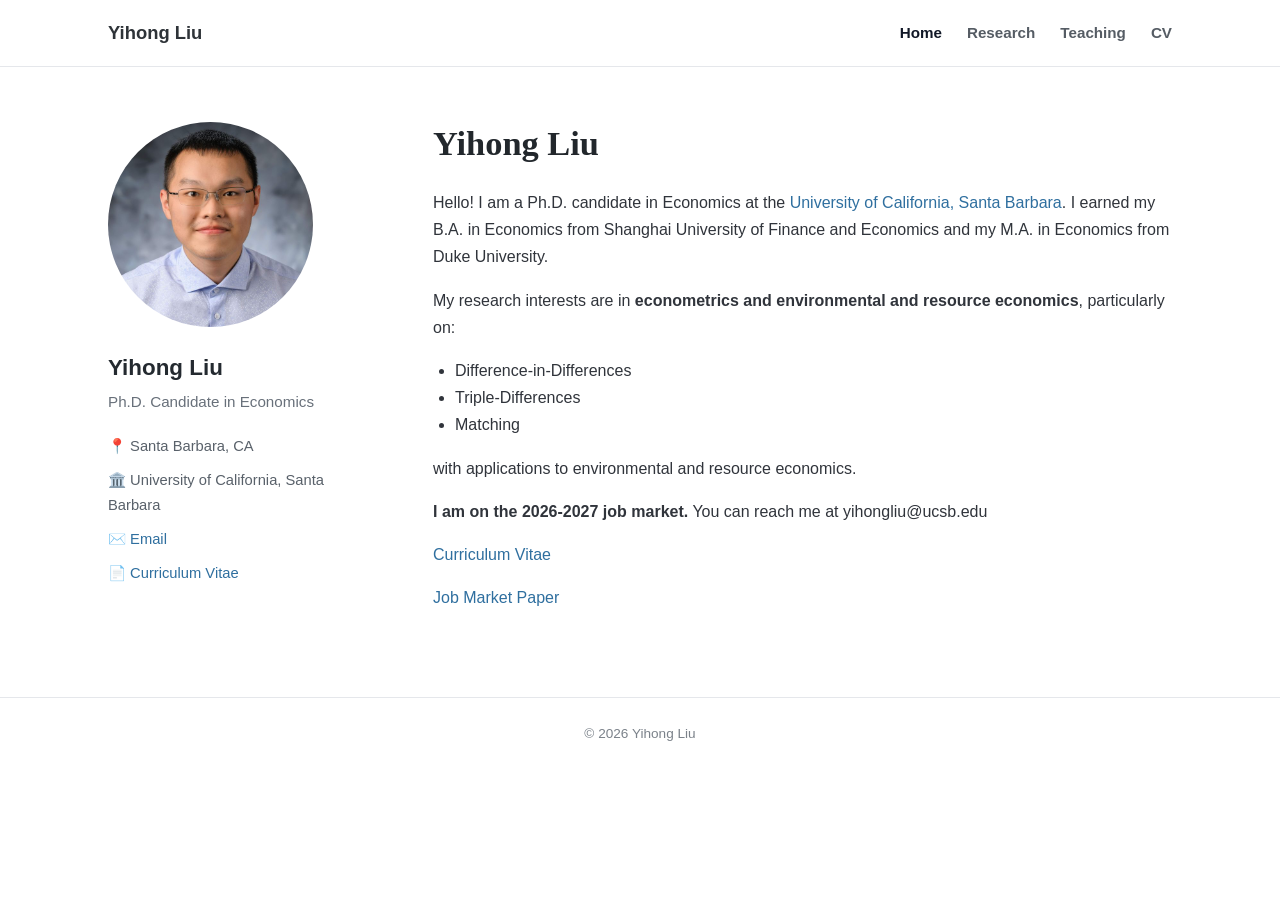
==== index.html @ f4d18b67 "Add files via upload" ====
<!DOCTYPE html>
<html lang="en">
<head>
  <meta charset="UTF-8">
  <meta name="viewport" content="width=device-width, initial-scale=1.0">
  <title>Yihong Liu | Economics</title>
  <meta name="description" content="Yihong Liu — Economics Ph.D. candidate at UC Santa Barbara. Research in econometrics and causal inference.">
  <link rel="stylesheet" href="assets/style.css">
</head>
<body>
  <header class="site-header">
    <div class="nav-wrap">
      <a class="brand" href="index.html">Yihong Liu</a>
      <nav>
        <a class="active" href="index.html">Home</a>
        <a href="research.html">Research</a>
        <a href="teaching.html">Teaching</a>
        <a href="files/cv.pdf">CV</a>
      </nav>
    </div>
  </header>

  <main class="layout">
    <aside class="sidebar">
      <div class="portrait">
        <img src="assets/profile.jpg" alt="Yihong Liu">
      </div>
      <h2>Yihong Liu</h2>
      <p class="tagline">Ph.D. Candidate in Economics

      <div class="sidebar-links">
        <p>📍 Santa Barbara, CA</p>
        <p>🏛️ University of California, Santa Barbara</p>
        <p>✉️ <a href="mailto:yihongliu@ucsb.edu">Email</a></p>
        <p>📄 <a href="files/cv.pdf">Curriculum Vitae</a></p>
      </div>
    </aside>

    <section class="content">
      <h1>Yihong Liu</h1>
      <p>
        Hello! I am a Ph.D. candidate in Economics at the
        <a href="https://econ.ucsb.edu/" target="_blank" rel="noopener">University of California, Santa Barbara</a>. I earned my B.A. in Economics from Shanghai University of Finance and Economics and my M.A. in Economics from Duke University.
      </p>

      <p>
        My research interests are in <strong>econometrics and environmental and resource economics</strong>, particularly on:
      <p>
      <ul class="interest-list">
        <li>Difference-in-Differences</li>
        <li>Triple-Differences </li>
        <li>Matching </li>
      </ul>  
        with applications to environmental and resource economics.
      </p>

      </p>
        <strong>I am on the 2026-2027 job market.</strong> You can reach me at <a href="mailto:yihongliu@ucsb.edu"></a>yihongliu@ucsb.edu
      </p>

     <p>
      <a href="cv.pdf">Curriculum Vitae</a>
     </p>

     <p>
      <a href="jmp.pdf">Job Market Paper</a>
    </p>
    </section>
  </main>

  <footer>
    <span>© 2026 Yihong Liu</span>
  </footer>
</body>
</html>
---- assets/style.css ----
/* Academic website — clean, lightweight, GitHub Pages ready */

:root {
  --text: #30343b;
  --muted: #68707a;
  --line: #e5e7eb;
  --link: #2f6f9f;
  --link-hover: #184d73;
  --bg: #ffffff;
  --soft: #f7f9fb;
  --max-width: 1120px;
}

* { box-sizing: border-box; }

html { scroll-behavior: smooth; }

body {
  margin: 0;
  font-family: -apple-system, BlinkMacSystemFont, "Segoe UI", Roboto, Helvetica, Arial, sans-serif;
  color: var(--text);
  background: var(--bg);
  font-size: 16px;
  line-height: 1.7;
}

a {
  color: var(--link);
  text-decoration: none;
}
a:hover { color: var(--link-hover); text-decoration: underline; }

.site-header {
  border-bottom: 1px solid var(--line);
  background: rgba(255,255,255,.96);
  position: sticky;
  top: 0;
  z-index: 10;
}

.nav-wrap {
  max-width: var(--max-width);
  margin: 0 auto;
  padding: 0 28px;
  min-height: 66px;
  display: flex;
  align-items: center;
  justify-content: space-between;
  gap: 30px;
}

.brand {
  color: #2e3338;
  font-weight: 700;
  font-size: 1.15rem;
}

nav {
  display: flex;
  gap: 25px;
  flex-wrap: wrap;
}

nav a {
  color: #555c64;
  font-weight: 600;
  font-size: .95rem;
}
nav a.active, nav a:hover {
  color: #111827;
  text-decoration: none;
}

.layout {
  max-width: var(--max-width);
  margin: 0 auto;
  padding: 55px 28px 70px;
  display: grid;
  grid-template-columns: 260px minmax(0, 1fr);
  gap: 65px;
}

.sidebar {
  text-align: left;
}

.portrait {
  width: 205px;
  height: 205px;
  border-radius: 50%;
  overflow: hidden;
  margin-bottom: 22px;
}

.portrait img {
  width: 100%;
  height: 100%;
  object-fit: cover;
}

.portrait.placeholder {
  display: flex;
  align-items: center;
  justify-content: center;
  background: #e8edf2;
  border: 1px solid #d7dde4;
}
.portrait.placeholder span {
  font-family: Georgia, "Times New Roman", serif;
  font-size: 3.4rem;
  color: #5f6b77;
}

.sidebar h2 {
  font-size: 1.4rem;
  margin: 0 0 4px;
  color: #242a30;
}

.tagline {
  color: var(--muted);
  font-size: .95rem;
  line-height: 1.5;
  margin: 0 0 20px;
}

.sidebar-links p {
  margin: 9px 0;
  font-size: .92rem;
  color: #59616a;
}

.content {
  min-width: 0;
}

.content h1 {
  font-family: Georgia, "Times New Roman", serif;
  font-size: 2.15rem;
  line-height: 1.25;
  color: #22272c;
  margin: 0 0 24px;
}

.content h2 {
  font-family: Georgia, "Times New Roman", serif;
  color: #252b31;
}

.content p {
  max-width: 780px;
}

.callout {
  margin: 34px 0 38px;
  padding: 27px 30px;
  background: var(--soft);
  border: 1px solid var(--line);
  border-left: 4px solid #7b95ab;
  border-radius: 4px;
}

.callout h2 {
  font-size: 1.35rem;
  line-height: 1.35;
  margin: 5px 0 12px;
}

.eyebrow {
  text-transform: uppercase;
  letter-spacing: .08em;
  font-size: .76rem;
  font-weight: 800;
  color: #697b8b;
}

.button {
  display: inline-block;
  margin-top: 7px;
  padding: 8px 14px;
  border: 1px solid #b7c3cd;
  border-radius: 4px;
  background: white;
  font-weight: 600;
  font-size: .9rem;
}
.button:hover { text-decoration: none; background: #f3f6f8; }

.interest-list {
  padding-left: 22px;
}

.section-title {
  margin-top: 35px;
  padding-bottom: 8px;
  border-bottom: 1px solid var(--line);
  font-size: 1.45rem;
}

.paper {
  padding: 18px 0 26px;
  border-bottom: 1px solid var(--line);
}

.paper h3 {
  font-family: Georgia, "Times New Roman", serif;
  font-size: 1.28rem;
  margin: 0 0 5px;
}

.paper-meta, .muted {
  color: var(--muted);
}

.paper-links {
  display: flex;
  gap: 15px;
  margin: 10px 0 0;
  font-weight: 600;
  font-size: .92rem;
}

.abstract {
  display: none;
  margin-top: 15px;
  padding: 16px 19px;
  background: var(--soft);
  border-radius: 4px;
}
.abstract.show { display: block; }

.note {
  font-size: .92rem;
  color: var(--muted);
  font-style: italic;
}

.teaching-item {
  margin: 24px 0 28px;
}
.teaching-item h3 { margin-bottom: 3px; }
.teaching-item p { margin: 3px 0; }

footer {
  border-top: 1px solid var(--line);
  color: #7b828a;
  font-size: .85rem;
  text-align: center;
  padding: 24px;
}

@media (max-width: 760px) {
  .nav-wrap {
    align-items: flex-start;
    flex-direction: column;
    padding-top: 16px;
    padding-bottom: 15px;
    gap: 8px;
  }

  nav { gap: 16px; }

  .layout {
    grid-template-columns: 1fr;
    gap: 35px;
    padding-top: 38px;
  }

  .sidebar {
    text-align: center;
    border-bottom: 1px solid var(--line);
    padding-bottom: 28px;
  }

  .portrait {
    width: 160px;
    height: 160px;
    margin: 0 auto 17px;
  }

  .content h1 { font-size: 1.8rem; }
}
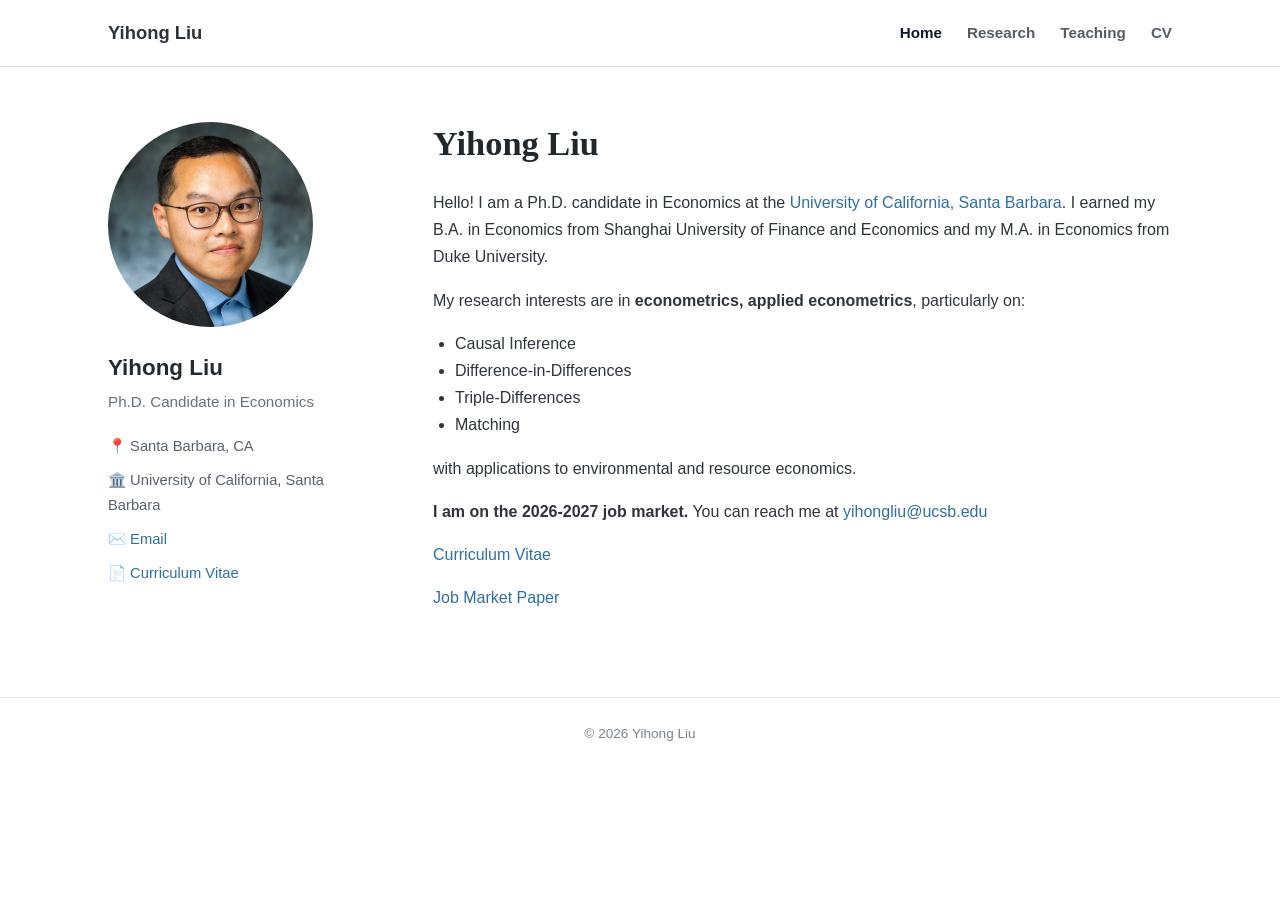
==== commit 514f5808: "Fix profile photo; update research, teaching, and home pages - Replace the 7 MB 5035x7553 profile ph" ====
--- a/index.html
+++ b/index.html
@@ -26,8 +26,7 @@
         <img src="assets/profile.jpg" alt="Yihong Liu">
       </div>
       <h2>Yihong Liu</h2>
-      <p class="tagline">Ph.D. Candidate in Economics
-
+      <p class="tagline">Ph.D. Candidate in Economics</p>
       <div class="sidebar-links">
         <p>📍 Santa Barbara, CA</p>
         <p>🏛️ University of California, Santa Barbara</p>
@@ -44,26 +43,28 @@
       </p>
 
       <p>
-        My research interests are in <strong>econometrics and environmental and resource economics</strong>, particularly on:
-      <p>
+        My research interests are in <strong>econometrics, applied econometrics</strong>, particularly on:
+      </p>
       <ul class="interest-list">
+        <li>Causal Inference</li>
         <li>Difference-in-Differences</li>
         <li>Triple-Differences </li>
         <li>Matching </li>
-      </ul>  
+      </ul>
+      <p>
         with applications to environmental and resource economics.
       </p>
 
-      </p>
-        <strong>I am on the 2026-2027 job market.</strong> You can reach me at <a href="mailto:yihongliu@ucsb.edu"></a>yihongliu@ucsb.edu
+      <p>
+        <strong>I am on the 2026-2027 job market.</strong> You can reach me at <a href="mailto:yihongliu@ucsb.edu">yihongliu@ucsb.edu</a>
       </p>
 
      <p>
-      <a href="cv.pdf">Curriculum Vitae</a>
+      <a href="files/cv.pdf">Curriculum Vitae</a>
      </p>
 
      <p>
-      <a href="jmp.pdf">Job Market Paper</a>
+      <a href="files/jmp.pdf">Job Market Paper</a>
     </p>
     </section>
   </main>
--- a/assets/style.css
+++ b/assets/style.css
@@ -96,6 +96,7 @@
   width: 100%;
   height: 100%;
   object-fit: cover;
+  object-position: center top;
 }
 
 .portrait.placeholder {
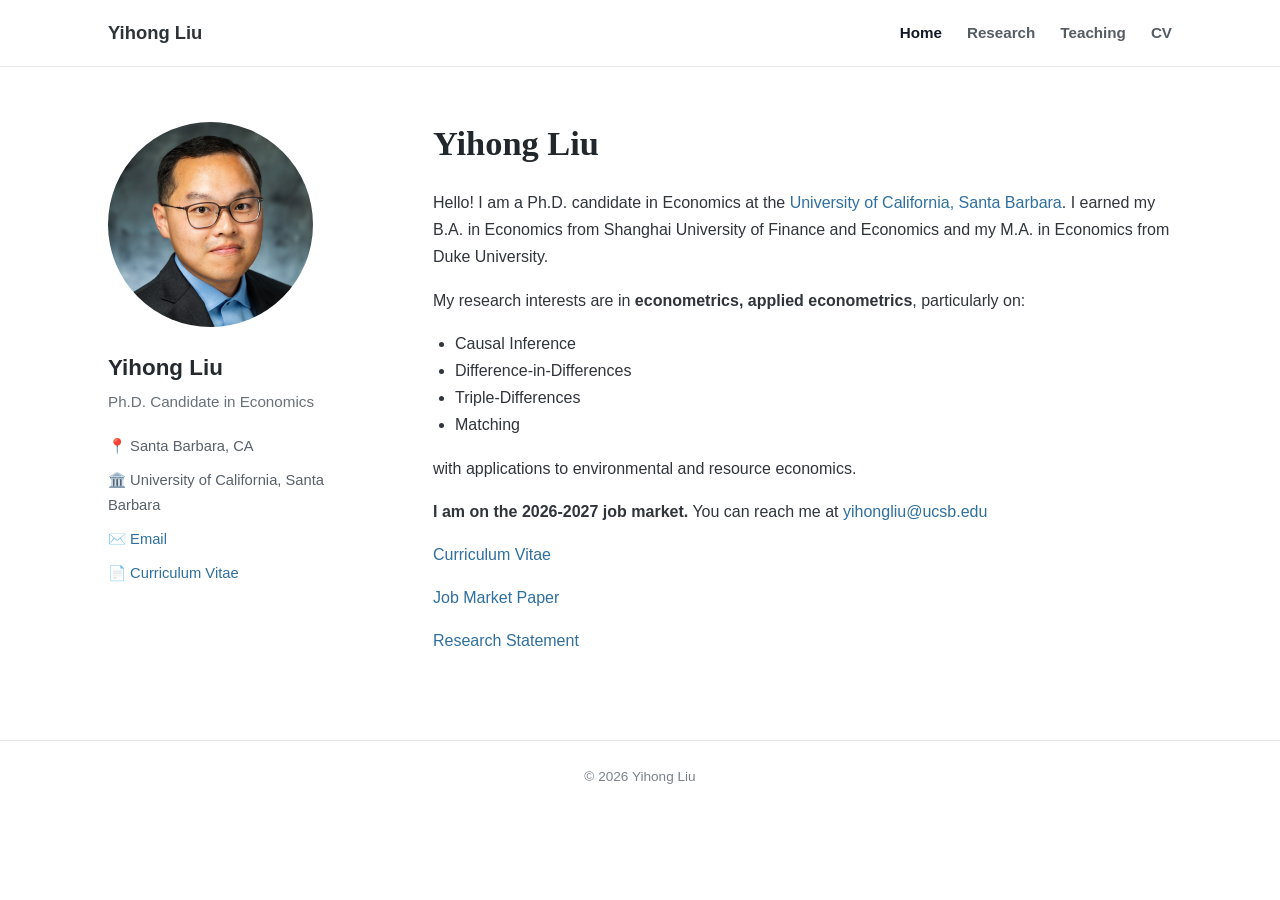
==== commit 2c5cbaba: "Move research statement link to the home page Show it below the Job Market Paper link on the home pa" ====
--- a/index.html
+++ b/index.html
@@ -66,6 +66,10 @@
      <p>
       <a href="files/jmp.pdf">Job Market Paper</a>
     </p>
+
+     <p>
+      <a href="files/research_statement.pdf">Research Statement</a>
+     </p>
     </section>
   </main>
 
